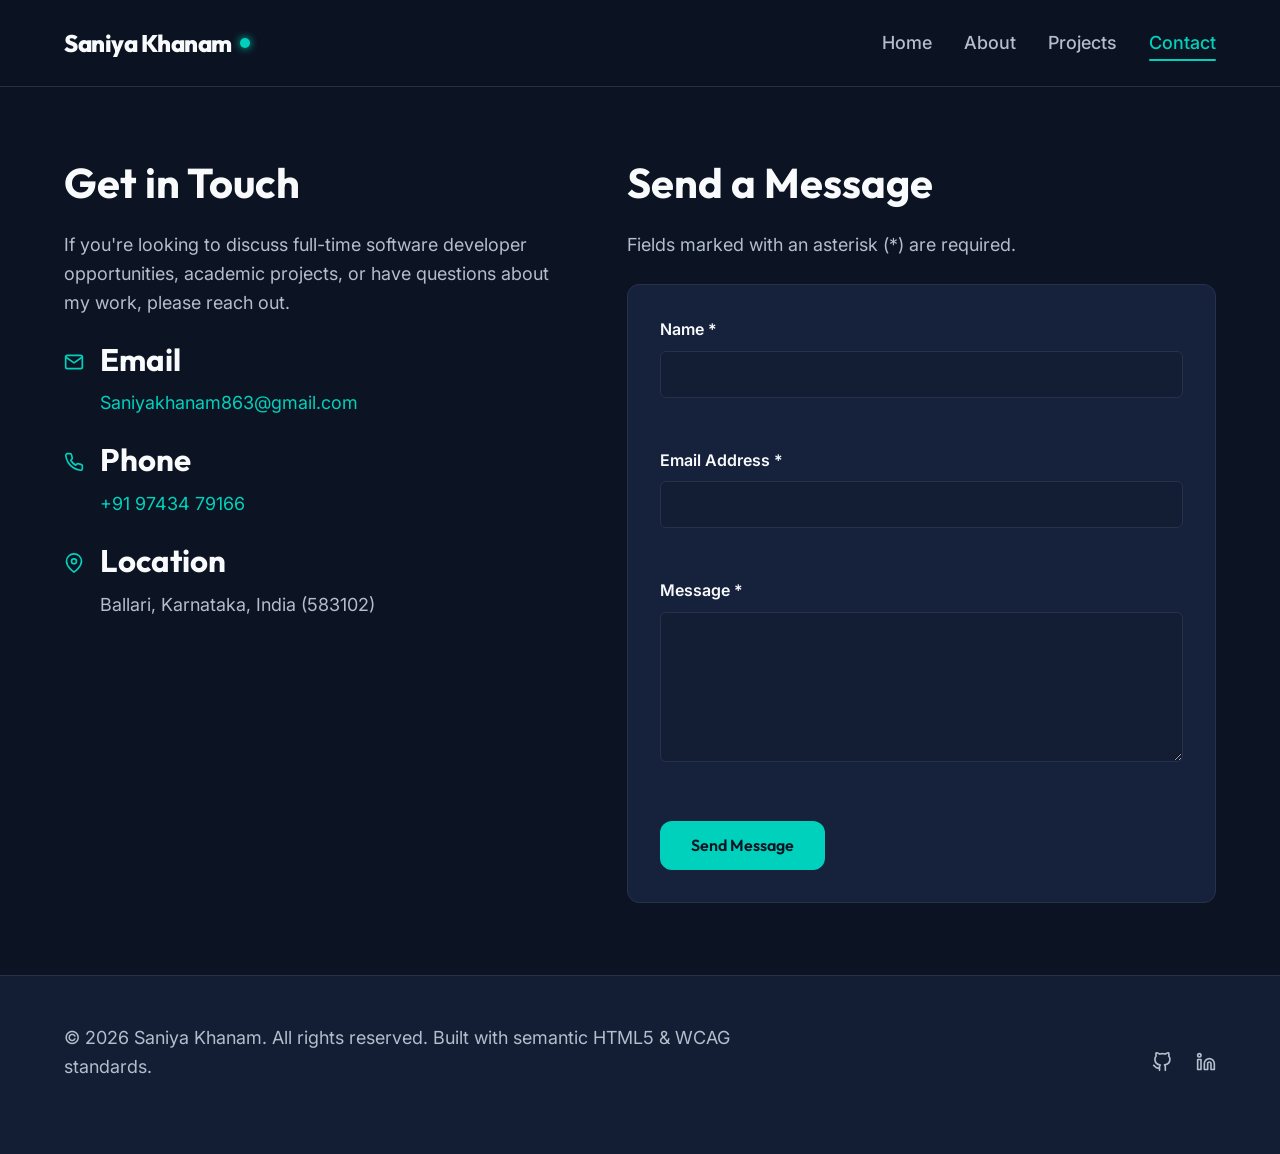
==== contact.html @ a1e4a541 "Initial commit: semantic accessible portfolio based on resume" ====
<!DOCTYPE html>
<html lang="en">
<head>
  <meta charset="UTF-8">
  <meta name="viewport" content="width=device-width, initial-scale=1.0">
  <title>Contact Saniya Khanam | Get in Touch</title>
  
  <!-- SEO Meta Tags -->
  <meta name="description" content="Get in touch with Saniya Khanam for software engineering opportunities, academic projects discussion, or collaboration requests.">
  <meta name="keywords" content="contact Saniya Khanam, hire computer science student, Bangalore developers, Ballari software engineer contact">
  <meta name="author" content="Saniya Khanam">
  <link rel="canonical" href="https://example.com/contact.html">

  <!-- Open Graph -->
  <meta property="og:type" content="website">
  <meta property="og:url" content="https://example.com/contact.html">
  <meta property="og:title" content="Contact Saniya Khanam | Collaboration & Opportunities">
  <meta property="og:description" content="Get in touch with Saniya Khanam for software engineering opportunities, academic projects discussion, or collaboration requests.">
  <meta property="og:image" content="https://example.com/assets/profile_avatar.png">

  <!-- Favicon & Stylesheet -->
  <link rel="icon" href="data:image/svg+xml,<svg xmlns=%22http://www.w3.org/2000/svg%22 viewBox=%220 0 100 100%22><text y=%22.9em%22 font-size=%2290%22>⚡</text></svg>">
  <link rel="stylesheet" href="css/style.css">
</head>
<body>

  <!-- Keyboard Accessibility: Skip to Content Link -->
  <a href="#main-content" class="skip-link">Skip to main content</a>

  <!-- Header and Global Navigation -->
  <header class="site-header">
    <div class="container nav-container">
      <a href="index.html" class="logo" aria-label="Saniya Khanam Portfolio Home">
        Saniya Khanam <span class="logo-dot" aria-hidden="true"></span>
      </a>

      <button class="nav-toggle" aria-expanded="false" aria-controls="primary-navigation" aria-label="Toggle navigation menu">
        <span class="nav-toggle-icon" aria-hidden="true"></span>
      </button>

      <nav id="primary-navigation" aria-label="Primary Navigation">
        <ul class="nav-menu">
          <li><a href="index.html" class="nav-link">Home</a></li>
          <li><a href="about.html" class="nav-link">About</a></li>
          <li><a href="projects.html" class="nav-link">Projects</a></li>
          <li><a href="contact.html" class="nav-link" aria-current="page">Contact</a></li>
        </ul>
      </nav>
    </div>
  </header>

  <!-- Main Content Entry -->
  <main id="main-content">

    <section class="section-padding container">
      <h1 class="visually-hidden">Contact Saniya Khanam</h1>
      
      <div class="contact-layout">
        
        <!-- Contact Information Info Box -->
        <section aria-labelledby="contact-info-heading">
          <h2 id="contact-info-heading">Get in Touch</h2>
          <p>If you're looking to discuss full-time software developer opportunities, academic projects, or have questions about my work, please reach out.</p>
          
          <ul class="contact-info-list" aria-label="Contact Details">
            <li class="contact-info-item">
              <span class="contact-info-icon" aria-hidden="true">
                <svg xmlns="http://www.w3.org/2000/svg" width="20" height="20" viewBox="0 0 24 24" fill="none" stroke="currentColor" stroke-width="2" stroke-linecap="round" stroke-linejoin="round"><path d="M4 4h16c1.1 0 2 .9 2 2v12c0 1.1-.9 2-2 2H4c-1.1 0-2-.9-2-2V6c0-1.1.9-2 2-2z"></path><polyline points="22,6 12,13 2,6"></polyline></svg>
              </span>
              <div>
                <h3>Email</h3>
                <a href="mailto:Saniyakhanam863@gmail.com" aria-label="Email Saniya at Saniyakhanam863@gmail.com">Saniyakhanam863@gmail.com</a>
              </div>
            </li>
            
            <li class="contact-info-item">
              <span class="contact-info-icon" aria-hidden="true">
                <svg xmlns="http://www.w3.org/2000/svg" width="20" height="20" viewBox="0 0 24 24" fill="none" stroke="currentColor" stroke-width="2" stroke-linecap="round" stroke-linejoin="round"><path d="M22 16.92v3a2 2 0 0 1-2.18 2 19.79 19.79 0 0 1-8.63-3.07 19.5 19.5 0 0 1-6-6 19.79 19.79 0 0 1-3.07-8.67A2 2 0 0 1 4.11 2h3a2 2 0 0 1 2 1.72 12.84 12.84 0 0 0 .7 2.81 2 2 0 0 1-.45 2.11L8.09 9.91a16 16 0 0 0 6 6l1.27-1.27a2 2 0 0 1 2.11-.45 12.84 12.84 0 0 0 2.81.7A2 2 0 0 1 22 16.92z"></path></svg>
              </span>
              <div>
                <h3>Phone</h3>
                <a href="tel:9743479166" aria-label="Call Saniya at 9743479166">+91 97434 79166</a>
              </div>
            </li>
            
            <li class="contact-info-item">
              <span class="contact-info-icon" aria-hidden="true">
                <svg xmlns="http://www.w3.org/2000/svg" width="20" height="20" viewBox="0 0 24 24" fill="none" stroke="currentColor" stroke-width="2" stroke-linecap="round" stroke-linejoin="round"><path d="M21 10c0 7-9 13-9 13s-9-6-9-13a9 9 0 0 1 18 0z"></path><circle cx="12" cy="10" r="3"></circle></svg>
              </span>
              <div>
                <h3>Location</h3>
                <p>Ballari, Karnataka, India (583102)</p>
              </div>
            </li>
          </ul>
        </section>

        <!-- Accessible Contact Form -->
        <section aria-labelledby="form-heading">
          <h2 id="form-heading">Send a Message</h2>
          <p id="form-instructions">Fields marked with an asterisk (<span aria-hidden="true">*</span>) are required.</p>
          
          <form class="contact-form" novalidate aria-describedby="form-instructions">
            
            <!-- Live status announcement zone -->
            <div id="form-status" class="form-status" aria-live="polite" hidden></div>

            <!-- Name Input Field Group -->
            <div class="form-group">
              <label for="contact-name" class="form-label">
                Name <span aria-hidden="true">*</span>
              </label>
              <input 
                type="text" 
                id="contact-name" 
                name="name" 
                class="form-input" 
                required 
                aria-required="true"
                autocomplete="name" 
                aria-describedby="contact-name-error"
                aria-invalid="false"
              >
              <span class="form-error" id="contact-name-error" aria-hidden="true"></span>
            </div>

            <!-- Email Input Field Group -->
            <div class="form-group">
              <label for="contact-email" class="form-label">
                Email Address <span aria-hidden="true">*</span>
              </label>
              <input 
                type="email" 
                id="contact-email" 
                name="email" 
                class="form-input" 
                required 
                aria-required="true"
                autocomplete="email" 
                aria-describedby="contact-email-error"
                aria-invalid="false"
              >
              <span class="form-error" id="contact-email-error" aria-hidden="true"></span>
            </div>

            <!-- Message Textarea Field Group -->
            <div class="form-group">
              <label for="contact-message" class="form-label">
                Message <span aria-hidden="true">*</span>
              </label>
              <textarea 
                id="contact-message" 
                name="message" 
                class="form-textarea" 
                required 
                aria-required="true"
                aria-describedby="contact-message-error"
                aria-invalid="false"
              ></textarea>
              <span class="form-error" id="contact-message-error" aria-hidden="true"></span>
            </div>

            <button type="submit" class="btn btn-primary">
              Send Message
            </button>
            
          </form>
        </section>

      </div>
    </section>

  </main>

  <!-- Global Footer -->
  <footer class="site-footer">
    <div class="container footer-content">
      <p>&copy; 2026 Saniya Khanam. All rights reserved. Built with semantic HTML5 & WCAG standards.</p>
      <ul class="social-links" aria-label="Social Media Links">
        <li>
          <a href="https://github.com/saniyakhanam13" class="social-link" aria-label="Saniya's GitHub Profile (opens in a new tab)" target="_blank">
            <svg xmlns="http://www.w3.org/2000/svg" width="20" height="20" viewBox="0 0 24 24" fill="none" stroke="currentColor" stroke-width="2" stroke-linecap="round" stroke-linejoin="round"><path d="M9 19c-5 1.5-5-2.5-7-3m14 6v-3.87a3.37 3.37 0 0 0-.94-2.61c3.14-.35 6.44-1.54 6.44-7A5.44 5.44 0 0 0 20 4.77 5.07 5.07 0 0 0 19.91 1S18.73.65 16 2.48a13.38 13.38 0 0 0-7 0C6.27.65 5.09 1 5.09 1A5.07 5.07 0 0 0 5 4.77a5.44 5.44 0 0 0-1.5 3.78c0 5.42 3.3 6.61 6.44 7A3.37 3.37 0 0 0 9 18.13V22"></path></svg>
          </a>
        </li>
        <li>
          <a href="https://linkedin.com/in/saniya-khanam13/" class="social-link" aria-label="Saniya's LinkedIn Profile (opens in a new tab)" target="_blank">
            <svg xmlns="http://www.w3.org/2000/svg" width="20" height="20" viewBox="0 0 24 24" fill="none" stroke="currentColor" stroke-width="2" stroke-linecap="round" stroke-linejoin="round"><path d="M16 8a6 6 0 0 1 6 6v7h-4v-7a2 2 0 0 0-2-2 2 2 0 0 0-2 2v7h-4v-7a6 6 0 0 1 6-6z"></path><rect x="2" y="9" width="4" height="12"></rect><circle cx="4" cy="4" r="2"></circle></svg>
          </a>
        </li>
      </ul>
    </div>
  </footer>

  <script src="js/main.js"></script>
</body>
</html>
---- css/style.css ----
/* Style Import - Outfit and Inter Fonts */
@import url('https://fonts.googleapis.com/css2?family=Inter:wght@400;500;600&family=Outfit:wght@400;600;700;800&display=swap');

/* CSS Custom Properties / Design Tokens */
:root {
  /* Color Palette - WCAG compliant contrast ratios */
  --clr-bg: hsl(222, 47%, 9%);
  --clr-surface: hsl(222, 47%, 14%);
  --clr-surface-card: hsl(222, 47%, 16%);
  --clr-surface-hover: hsl(222, 47%, 20%);
  --clr-border: hsl(222, 30%, 22%);
  --clr-primary: hsl(263, 70%, 65%); /* Bright Violet */
  --clr-primary-glow: hsla(263, 70%, 65%, 0.15);
  --clr-accent: hsl(174, 100%, 41%); /* Teal */
  --clr-accent-glow: hsla(174, 100%, 41%, 0.15);
  --clr-text: hsl(210, 40%, 98%); /* Off-white */
  --clr-text-muted: hsl(215, 20%, 75%); /* Lighter gray for improved contrast */
  --clr-error: hsl(355, 100%, 72%); /* Accessible high contrast red on dark bg */
  --clr-success: hsl(145, 80%, 45%);

  /* Typography */
  --ff-sans: 'Inter', system-ui, -apple-system, sans-serif;
  --ff-heading: 'Outfit', var(--ff-sans);

  /* Fluid Typography (clamp-based) */
  --fs-xs: clamp(0.75rem, 0.7rem + 0.25vw, 0.875rem);
  --fs-sm: clamp(0.875rem, 0.8rem + 0.38vw, 1rem);
  --fs-base: clamp(1rem, 0.95rem + 0.25vw, 1.125rem);
  --fs-md: clamp(1.125rem, 1.05rem + 0.38vw, 1.25rem);
  --fs-lg: clamp(1.25rem, 1.15rem + 0.5vw, 1.5rem);
  --fs-xl: clamp(1.5rem, 1.35rem + 0.75vw, 2rem);
  --fs-2xl: clamp(2rem, 1.8rem + 1vw, 2.75rem);
  --fs-3xl: clamp(2.5rem, 2.2rem + 1.5vw, 3.5rem);

  /* Spacing */
  --space-2xs: 0.5rem;
  --space-xs: 0.75rem;
  --space-sm: 1rem;
  --space-md: 1.5rem;
  --space-lg: 2rem;
  --space-xl: 3rem;
  --space-2xl: 4.5rem;

  /* Misc */
  --radius-sm: 6px;
  --radius-md: 12px;
  --radius-lg: 20px;
  --transition-fast: 150ms ease;
  --transition-normal: 250ms cubic-bezier(0.4, 0, 0.2, 1);
  --max-width: 1200px;
}

/* Modern CSS Reset & Core Styles */
*, *::before, *::after {
  box-sizing: border-box;
  margin: 0;
  padding: 0;
}

html {
  scroll-behavior: smooth;
  -webkit-text-size-adjust: 100%;
}

@media (prefers-reduced-motion: reduce) {
  html {
    scroll-behavior: auto;
  }
  
  *, *::before, *::after {
    animation-duration: 0.01ms !important;
    animation-iteration-count: 1 !important;
    transition-duration: 0.01ms !important;
    scroll-behavior: auto !important;
  }
}

body {
  background-color: var(--clr-bg);
  color: var(--clr-text);
  font-family: var(--ff-sans);
  font-size: var(--fs-base);
  line-height: 1.6;
  min-height: 100vh;
  display: flex;
  flex-direction: column;
  overflow-x: hidden;
}

/* Accessibility: Keyboard Focus Indicators */
:focus {
  outline: none;
}

:focus-visible {
  outline: 3px solid var(--clr-accent);
  outline-offset: 4px;
}

/* Skip to Content Link */
.skip-link {
  position: absolute;
  top: -100px;
  left: 20px;
  background-color: var(--clr-accent);
  color: var(--clr-bg);
  padding: var(--space-xs) var(--space-md);
  border-radius: var(--radius-sm);
  font-family: var(--ff-heading);
  font-weight: 600;
  text-decoration: none;
  z-index: 9999;
  transition: top var(--transition-fast);
}

.skip-link:focus-visible {
  top: 20px;
}

/* Visually Hidden Utility for Screen Readers */
.visually-hidden {
  position: absolute;
  width: 1px;
  height: 1px;
  padding: 0;
  margin: -1px;
  overflow: hidden;
  clip: rect(0, 0, 0, 0);
  white-space: nowrap;
  border: 0;
}

/* Layout Utilities */
.container {
  width: 100%;
  max-width: var(--max-width);
  margin-inline: auto;
  padding-inline: var(--space-md);
}

.section-padding {
  padding-block: var(--space-2xl);
}

/* Typography elements */
h1, h2, h3, h4 {
  font-family: var(--ff-heading);
  color: var(--clr-text);
  line-height: 1.15;
  font-weight: 700;
}

h1 { font-size: var(--fs-3xl); }
h2 { font-size: var(--fs-2xl); margin-bottom: var(--space-md); }
h3 { font-size: var(--fs-xl); margin-bottom: var(--space-xs); }
h4 { font-size: var(--fs-lg); margin-bottom: var(--space-2xs); }

p {
  color: var(--clr-text-muted);
  margin-bottom: var(--space-md);
  max-width: 65ch; /* Optimal line length */
}

a {
  color: var(--clr-accent);
  text-decoration: none;
  transition: color var(--transition-fast);
}

a:hover, a:focus {
  color: var(--clr-text);
}

/* --- Navigation / Header Component --- */
.site-header {
  position: sticky;
  top: 0;
  z-index: 100;
  background-color: hsla(222, 47%, 9%, 0.85);
  backdrop-filter: blur(12px);
  -webkit-backdrop-filter: blur(12px);
  border-bottom: 1px solid var(--clr-border);
}

.nav-container {
  display: flex;
  justify-content: space-between;
  align-items: center;
  padding-block: var(--space-md);
}

.logo {
  font-family: var(--ff-heading);
  font-size: var(--fs-lg);
  font-weight: 800;
  color: var(--clr-text);
  letter-spacing: -0.5px;
  display: flex;
  align-items: center;
  gap: var(--space-2xs);
}

.logo-dot {
  display: inline-block;
  width: 10px;
  height: 10px;
  background-color: var(--clr-accent);
  border-radius: 50%;
  box-shadow: 0 0 8px var(--clr-accent);
}

.nav-menu {
  display: flex;
  list-style: none;
  gap: var(--space-lg);
}

.nav-link {
  color: var(--clr-text-muted);
  font-weight: 500;
  position: relative;
  padding-block: var(--space-2xs);
  transition: color var(--transition-fast);
}

.nav-link:hover, .nav-link:focus {
  color: var(--clr-text);
}

.nav-link[aria-current="page"] {
  color: var(--clr-accent);
}

.nav-link[aria-current="page"]::after {
  content: '';
  position: absolute;
  bottom: 0;
  left: 0;
  width: 100%;
  height: 2px;
  background-color: var(--clr-accent);
  border-radius: 2px;
}

/* Mobile Nav Toggle Button */
.nav-toggle {
  display: none;
  background: transparent;
  border: 1px solid var(--clr-border);
  color: var(--clr-text);
  padding: var(--space-xs);
  border-radius: var(--radius-sm);
  cursor: pointer;
  z-index: 200;
}

.nav-toggle-icon {
  display: block;
  width: 24px;
  height: 2px;
  background-color: var(--clr-text);
  position: relative;
  transition: background-color var(--transition-fast);
}

.nav-toggle-icon::before,
.nav-toggle-icon::after {
  content: '';
  position: absolute;
  width: 100%;
  height: 2px;
  background-color: var(--clr-text);
  left: 0;
  transition: transform var(--transition-fast), top var(--transition-fast);
}

.nav-toggle-icon::before { top: -8px; }
.nav-toggle-icon::after { top: 8px; }

/* Responsive navigation styles */
@media (max-width: 768px) {
  .nav-toggle {
    display: block;
  }

  .nav-menu {
    position: fixed;
    top: 0;
    right: -100%;
    width: min(300px, 80vw);
    height: 100vh;
    background-color: var(--clr-surface);
    border-left: 1px solid var(--clr-border);
    flex-direction: column;
    padding: calc(var(--space-2xl) * 1.5) var(--space-xl) var(--space-xl);
    transition: right var(--transition-normal);
    box-shadow: -10px 0 30px rgba(0, 0, 0, 0.5);
  }

  .nav-menu.active {
    right: 0;
  }

  .nav-menu.active ~ .nav-toggle .nav-toggle-icon {
    background-color: transparent;
  }

  .nav-menu.active ~ .nav-toggle .nav-toggle-icon::before {
    transform: rotate(45deg);
    top: 0;
  }

  .nav-menu.active ~ .nav-toggle .nav-toggle-icon::after {
    transform: rotate(-45deg);
    top: 0;
  }
}

/* --- Hero Section & Index Styles --- */
.hero {
  display: grid;
  grid-template-columns: 1.2fr 0.8fr;
  align-items: center;
  gap: var(--space-xl);
  min-height: calc(80vh - 80px);
}

@media (max-width: 768px) {
  .hero {
    grid-template-columns: 1fr;
    text-align: center;
    padding-block: var(--space-xl);
  }
  .hero-text-block p {
    margin-inline: auto;
  }
  .hero-ctas {
    justify-content: center;
  }
}

.hero-subtitle {
  color: var(--clr-accent);
  font-weight: 600;
  font-size: var(--fs-md);
  text-transform: uppercase;
  letter-spacing: 2px;
  margin-bottom: var(--space-xs);
}

.hero-title {
  margin-bottom: var(--space-sm);
  background: linear-gradient(135deg, var(--clr-text) 50%, var(--clr-primary) 100%);
  -webkit-background-clip: text;
  -webkit-text-fill-color: transparent;
}

.hero-desc {
  font-size: var(--fs-md);
  margin-bottom: var(--space-lg);
}

.hero-ctas {
  display: flex;
  flex-wrap: wrap;
  gap: var(--space-md);
}

/* Accessible Premium Buttons */
.btn {
  display: inline-flex;
  align-items: center;
  justify-content: center;
  padding: 0.8rem 1.8rem;
  font-family: var(--ff-heading);
  font-size: var(--fs-sm);
  font-weight: 600;
  border-radius: var(--radius-md);
  transition: transform var(--transition-fast), background-color var(--transition-fast), border-color var(--transition-fast), box-shadow var(--transition-fast);
  cursor: pointer;
  border: 2px solid transparent;
}

.btn:active {
  transform: scale(0.98);
}

.btn-primary {
  background-color: var(--clr-accent);
  color: var(--clr-bg);
}

.btn-primary:hover, .btn-primary:focus {
  background-color: var(--clr-text);
  color: var(--clr-bg);
  box-shadow: 0 0 20px var(--clr-accent-glow);
}

.btn-secondary {
  border-color: var(--clr-border);
  color: var(--clr-text);
  background-color: transparent;
}

.btn-secondary:hover, .btn-secondary:focus {
  border-color: var(--clr-text);
  background-color: var(--clr-surface);
}

/* Interactive Image Grid / Graphic */
.hero-graphic {
  position: relative;
  display: flex;
  justify-content: center;
  align-items: center;
}

.graphic-shape {
  width: min(320px, 100%);
  aspect-ratio: 1;
  background: linear-gradient(135deg, var(--clr-primary) 0%, var(--clr-accent) 100%);
  border-radius: 60% 40% 30% 70% / 60% 30% 70% 40%;
  box-shadow: 0 20px 40px var(--clr-primary-glow);
  animation: morphing 8s ease-in-out infinite;
  display: flex;
  align-items: center;
  justify-content: center;
  overflow: hidden;
}

.graphic-avatar {
  width: 92%;
  height: 92%;
  border-radius: inherit;
  object-fit: cover;
}

@keyframes morphing {
  0% { border-radius: 60% 40% 30% 70% / 60% 30% 70% 40%; }
  50% { border-radius: 30% 60% 70% 40% / 50% 60% 30% 60%; }
  100% { border-radius: 60% 40% 30% 70% / 60% 30% 70% 40%; }
}

/* --- Features / Skills Section --- */
.skills-grid {
  display: grid;
  grid-template-columns: repeat(auto-fit, minmax(280px, 1fr));
  gap: var(--space-md);
}

.skill-card {
  background-color: var(--clr-surface-card);
  border: 1px solid var(--clr-border);
  padding: var(--space-lg);
  border-radius: var(--radius-md);
  transition: transform var(--transition-normal), border-color var(--transition-normal), box-shadow var(--transition-normal);
}

.skill-card:hover {
  transform: translateY(-5px);
  border-color: var(--clr-accent);
  box-shadow: 0 10px 30px -15px var(--clr-accent-glow);
}

.skill-icon {
  width: 48px;
  height: 48px;
  background-color: var(--clr-surface-hover);
  border-radius: var(--radius-sm);
  display: grid;
  place-items: center;
  color: var(--clr-accent);
  margin-bottom: var(--space-md);
  font-size: var(--fs-lg);
}

.skill-card h3 {
  margin-bottom: var(--space-xs);
}

/* --- Projects Page Styles --- */
.projects-header {
  text-align: center;
  max-width: 700px;
  margin-inline: auto;
  margin-bottom: var(--space-2xl);
}

.projects-grid {
  display: grid;
  grid-template-columns: repeat(auto-fill, minmax(320px, 1fr));
  gap: var(--space-lg);
}

.project-card {
  display: flex;
  flex-direction: column;
  background-color: var(--clr-surface-card);
  border: 1px solid var(--clr-border);
  border-radius: var(--radius-md);
  overflow: hidden;
  transition: transform var(--transition-normal), border-color var(--transition-normal), box-shadow var(--transition-normal);
}

.project-card:hover {
  transform: translateY(-6px);
  border-color: var(--clr-accent);
  box-shadow: 0 15px 35px -10px rgba(0, 0, 0, 0.4), 0 0 20px var(--clr-accent-glow);
}

.project-img-wrapper {
  aspect-ratio: 16/10;
  overflow: hidden;
  position: relative;
  background-color: var(--clr-surface);
}

.project-img {
  width: 100%;
  height: 100%;
  object-fit: cover;
  transition: transform var(--transition-normal);
}

.project-card:hover .project-img {
  transform: scale(1.05);
}

.project-content {
  padding: var(--space-md);
  display: flex;
  flex-direction: column;
  flex-grow: 1;
}

.project-tags {
  display: flex;
  flex-wrap: wrap;
  gap: var(--space-2xs);
  list-style: none;
  margin-bottom: var(--space-sm);
}

.project-tag {
  font-size: var(--fs-xs);
  background-color: var(--clr-surface-hover);
  color: var(--clr-accent);
  padding: 0.25rem 0.75rem;
  border-radius: 100px;
  font-weight: 500;
  border: 1px solid var(--clr-border);
}

.project-desc {
  font-size: var(--fs-sm);
  margin-bottom: var(--space-md);
  flex-grow: 1;
}

.project-links {
  display: flex;
  gap: var(--space-md);
  margin-top: auto;
}

.project-link {
  font-size: var(--fs-sm);
  font-weight: 600;
  display: inline-flex;
  align-items: center;
  gap: var(--space-2xs);
}

/* --- About Page Styles --- */
.about-grid {
  display: grid;
  grid-template-columns: 0.9fr 1.1fr;
  gap: var(--space-xl);
  align-items: flex-start;
}

@media (max-width: 768px) {
  .about-grid {
    grid-template-columns: 1fr;
  }
}

.about-sticky-side {
  position: sticky;
  top: 100px;
}

.about-details p {
  margin-bottom: var(--space-md);
}

.timeline {
  list-style: none;
  margin-top: var(--space-xl);
  position: relative;
  padding-left: var(--space-lg);
}

.timeline::before {
  content: '';
  position: absolute;
  left: 5px;
  top: 8px;
  bottom: 8px;
  width: 2px;
  background-color: var(--clr-border);
}

.timeline-item {
  position: relative;
  margin-bottom: var(--space-xl);
}

.timeline-item::before {
  content: '';
  position: absolute;
  left: -24px;
  top: 6px;
  width: 12px;
  height: 12px;
  border-radius: 50%;
  background-color: var(--clr-accent);
  border: 3px solid var(--clr-bg);
  box-shadow: 0 0 0 2px var(--clr-accent-glow);
}

.timeline-date {
  font-size: var(--fs-xs);
  font-weight: 600;
  color: var(--clr-accent);
  text-transform: uppercase;
  margin-bottom: var(--space-2xs);
}

/* --- Contact Page Styles --- */
.contact-layout {
  display: grid;
  grid-template-columns: 1fr 1.2fr;
  gap: var(--space-2xl);
}

@media (max-width: 768px) {
  .contact-layout {
    grid-template-columns: 1fr;
    gap: var(--space-xl);
  }
}

.contact-info-list {
  list-style: none;
  margin-top: var(--space-md);
}

.contact-info-item {
  display: flex;
  align-items: flex-start;
  gap: var(--space-sm);
  margin-bottom: var(--space-md);
}

.contact-info-icon {
  color: var(--clr-accent);
  font-size: var(--fs-lg);
  margin-top: 3px;
}

/* Accessible Contact Form styling */
.contact-form {
  background-color: var(--clr-surface-card);
  border: 1px solid var(--clr-border);
  padding: var(--space-lg);
  border-radius: var(--radius-md);
}

.form-group {
  margin-bottom: var(--space-md);
  position: relative;
}

.form-label {
  display: block;
  font-size: var(--fs-sm);
  font-weight: 600;
  margin-bottom: var(--space-2xs);
  color: var(--clr-text);
}

.form-input, .form-textarea {
  width: 100%;
  background-color: var(--clr-surface);
  border: 1px solid var(--clr-border);
  color: var(--clr-text);
  font-family: var(--ff-sans);
  font-size: var(--fs-base);
  padding: 0.75rem 1rem;
  border-radius: var(--radius-sm);
  transition: border-color var(--transition-fast), box-shadow var(--transition-fast);
}

.form-input:focus, .form-textarea:focus {
  outline: none;
  border-color: var(--clr-accent);
  box-shadow: 0 0 0 3px var(--clr-accent-glow);
}

.form-textarea {
  resize: vertical;
  min-height: 150px;
}

.form-input[aria-invalid="true"],
.form-textarea[aria-invalid="true"] {
  border-color: var(--clr-error);
}

.form-input[aria-invalid="true"]:focus,
.form-textarea[aria-invalid="true"]:focus {
  box-shadow: 0 0 0 3px hsla(355, 100%, 72%, 0.15);
}

/* Error feedback container */
.form-error {
  display: flex;
  align-items: center;
  gap: var(--space-2xs);
  color: var(--clr-error);
  font-size: var(--fs-xs);
  font-weight: 500;
  margin-top: var(--space-2xs);
  min-height: 18px; /* Prevent layout shifting */
}

/* Submission feedback notification banner */
.form-status {
  padding: var(--space-sm);
  border-radius: var(--radius-sm);
  font-size: var(--fs-sm);
  font-weight: 500;
  margin-bottom: var(--space-md);
  border: 1px solid transparent;
}

.form-status.success {
  background-color: hsla(145, 80%, 45%, 0.1);
  border-color: var(--clr-success);
  color: var(--clr-success);
}

.form-status.error {
  background-color: hsla(355, 100%, 72%, 0.1);
  border-color: var(--clr-error);
  color: var(--clr-error);
}

/* --- Footer Component --- */
.site-footer {
  margin-top: auto;
  border-top: 1px solid var(--clr-border);
  background-color: var(--clr-surface);
  padding-block: var(--space-xl);
}

.footer-content {
  display: flex;
  justify-content: space-between;
  align-items: center;
  flex-wrap: wrap;
  gap: var(--space-md);
}

@media (max-width: 576px) {
  .footer-content {
    flex-direction: column;
    text-align: center;
  }
}

.social-links {
  display: flex;
  list-style: none;
  gap: var(--space-md);
}

.social-link {
  color: var(--clr-text-muted);
  font-size: var(--fs-md);
  transition: color var(--transition-fast);
}

.social-link:hover, .social-link:focus {
  color: var(--clr-accent);
}
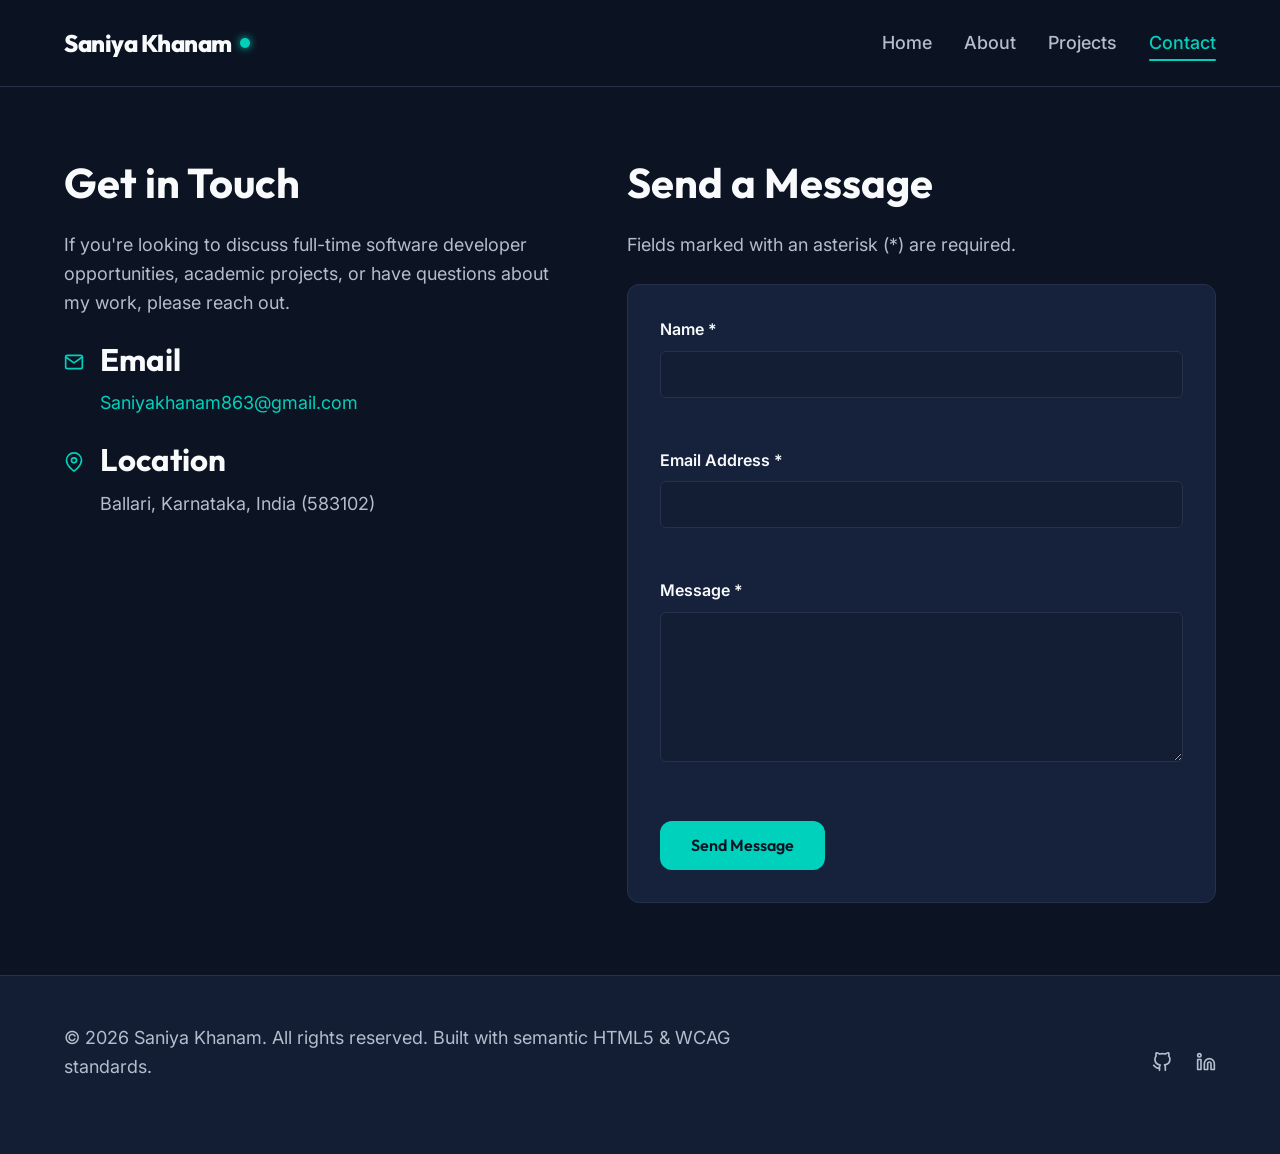
==== commit 479525e9: "privacy: remove phone details from website and README" ====
--- a/contact.html
+++ b/contact.html
@@ -72,16 +72,7 @@
                 <a href="mailto:Saniyakhanam863@gmail.com" aria-label="Email Saniya at Saniyakhanam863@gmail.com">Saniyakhanam863@gmail.com</a>
               </div>
             </li>
-            
-            <li class="contact-info-item">
-              <span class="contact-info-icon" aria-hidden="true">
-                <svg xmlns="http://www.w3.org/2000/svg" width="20" height="20" viewBox="0 0 24 24" fill="none" stroke="currentColor" stroke-width="2" stroke-linecap="round" stroke-linejoin="round"><path d="M22 16.92v3a2 2 0 0 1-2.18 2 19.79 19.79 0 0 1-8.63-3.07 19.5 19.5 0 0 1-6-6 19.79 19.79 0 0 1-3.07-8.67A2 2 0 0 1 4.11 2h3a2 2 0 0 1 2 1.72 12.84 12.84 0 0 0 .7 2.81 2 2 0 0 1-.45 2.11L8.09 9.91a16 16 0 0 0 6 6l1.27-1.27a2 2 0 0 1 2.11-.45 12.84 12.84 0 0 0 2.81.7A2 2 0 0 1 22 16.92z"></path></svg>
-              </span>
-              <div>
-                <h3>Phone</h3>
-                <a href="tel:9743479166" aria-label="Call Saniya at 9743479166">+91 97434 79166</a>
-              </div>
-            </li>
+
             
             <li class="contact-info-item">
               <span class="contact-info-icon" aria-hidden="true">
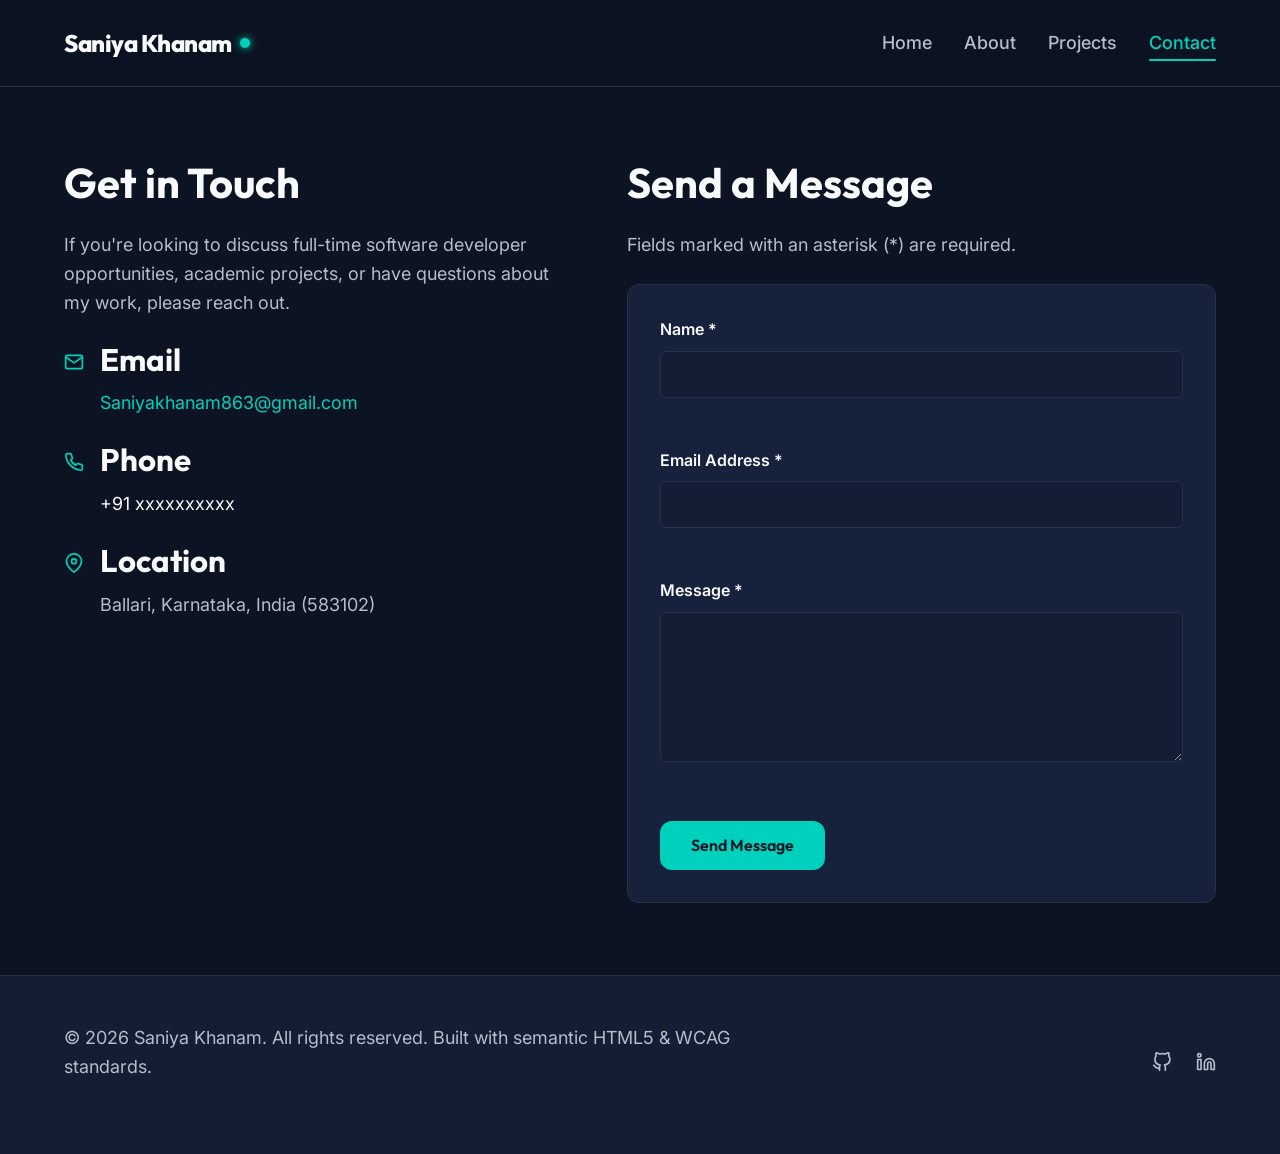
==== commit bcb18e50: "privacy: replace direct phone number with masked +91 xxxxxxxxxx placeholder" ====
--- a/contact.html
+++ b/contact.html
@@ -73,7 +73,16 @@
               </div>
             </li>
 
-            
+            <li class="contact-info-item">
+              <span class="contact-info-icon" aria-hidden="true">
+                <svg xmlns="http://www.w3.org/2000/svg" width="20" height="20" viewBox="0 0 24 24" fill="none" stroke="currentColor" stroke-width="2" stroke-linecap="round" stroke-linejoin="round"><path d="M22 16.92v3a2 2 0 0 1-2.18 2 19.79 19.79 0 0 1-8.63-3.07 19.5 19.5 0 0 1-6-6 19.79 19.79 0 0 1-3.07-8.67A2 2 0 0 1 4.11 2h3a2 2 0 0 1 2 1.72 12.84 12.84 0 0 0 .7 2.81 2 2 0 0 1-.45 2.11L8.09 9.91a16 16 0 0 0 6 6l1.27-1.27a2 2 0 0 1 2.11-.45 12.84 12.84 0 0 0 2.81.7A2 2 0 0 1 22 16.92z"></path></svg>
+              </span>
+              <div>
+                <h3>Phone</h3>
+                <span aria-label="Phone number: +91 xxxxxxxxxx">+91 xxxxxxxxxx</span>
+              </div>
+            </li>
+
             <li class="contact-info-item">
               <span class="contact-info-icon" aria-hidden="true">
                 <svg xmlns="http://www.w3.org/2000/svg" width="20" height="20" viewBox="0 0 24 24" fill="none" stroke="currentColor" stroke-width="2" stroke-linecap="round" stroke-linejoin="round"><path d="M21 10c0 7-9 13-9 13s-9-6-9-13a9 9 0 0 1 18 0z"></path><circle cx="12" cy="10" r="3"></circle></svg>
